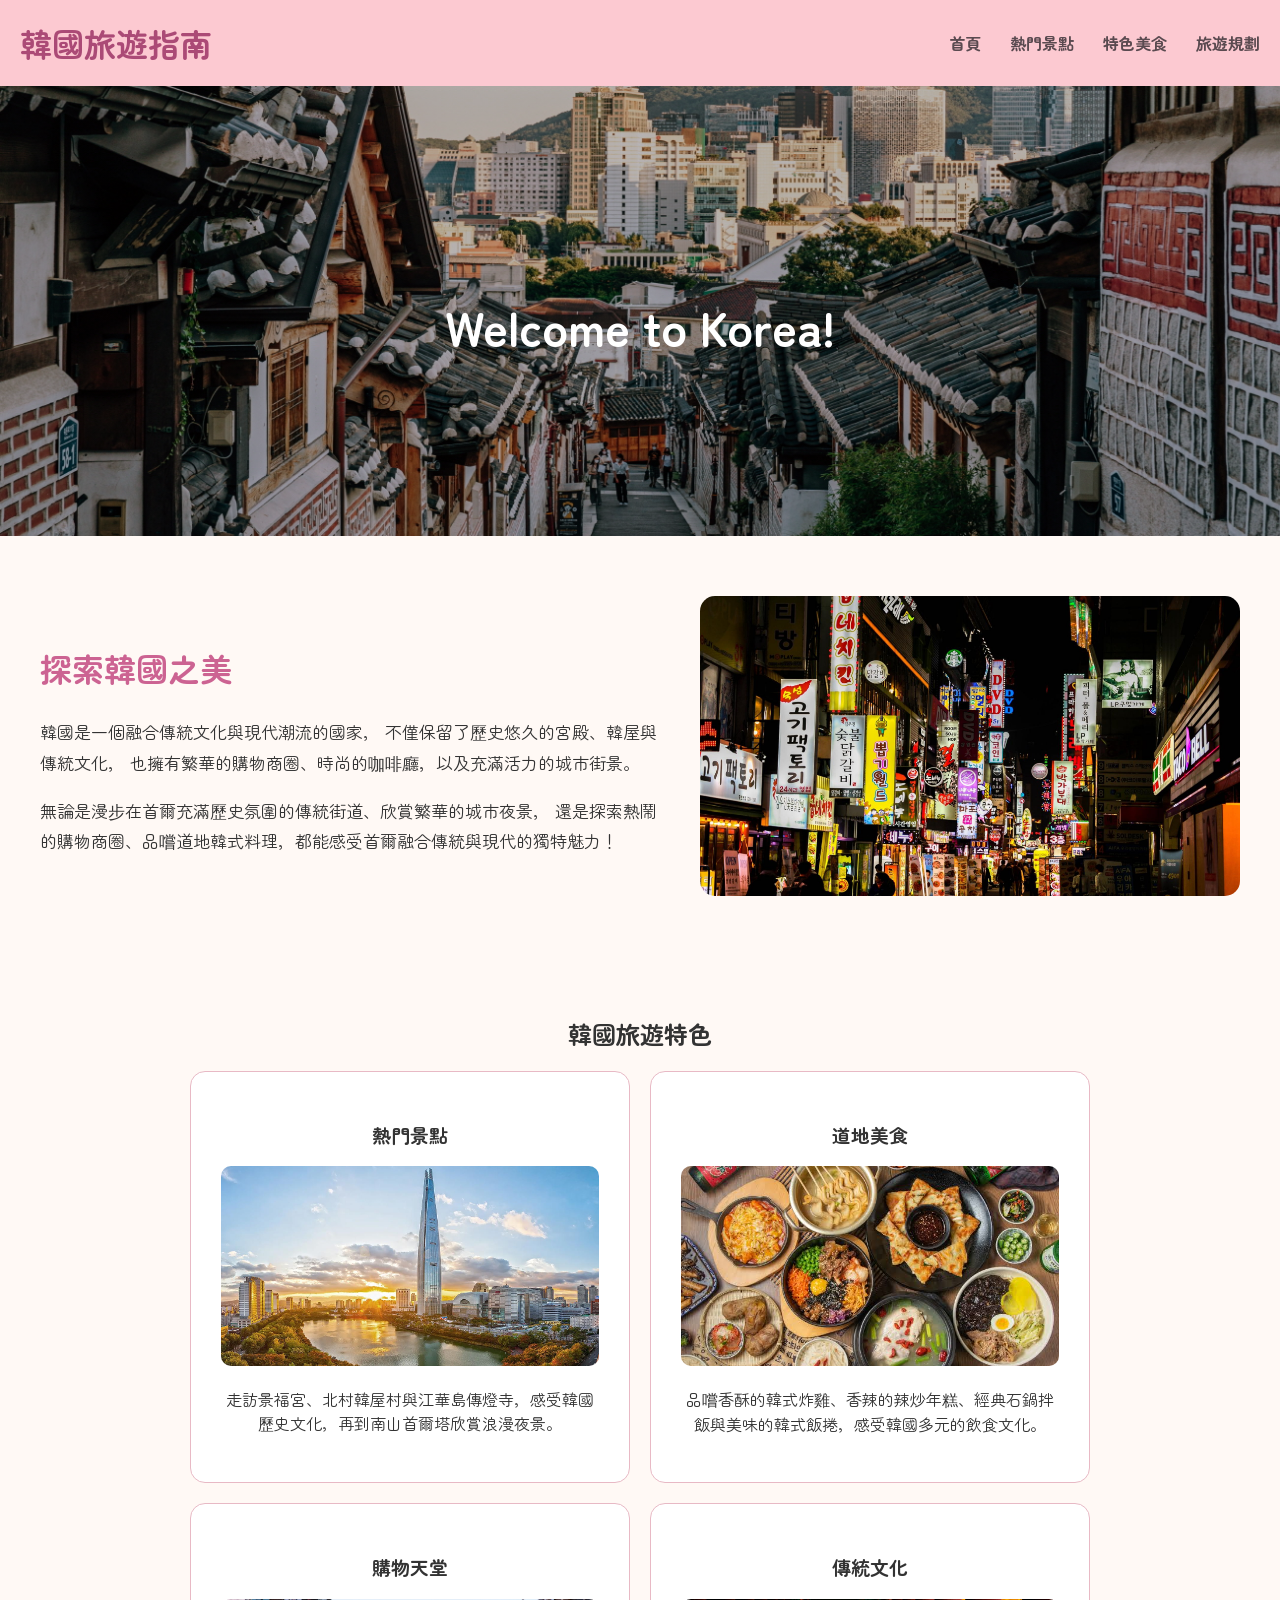
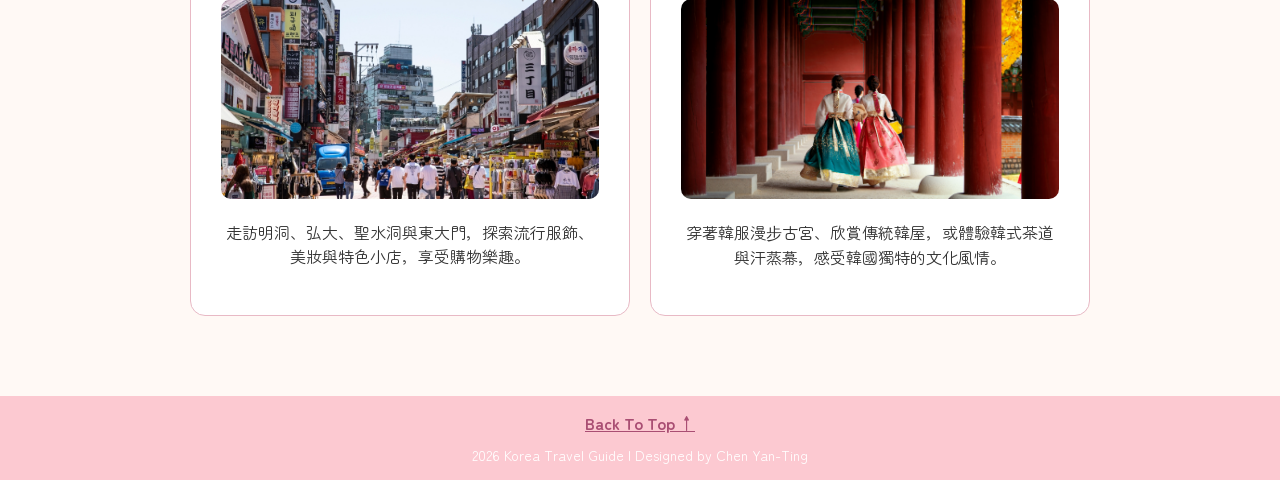
==== index.html @ 76dae990 "Add files via upload" ====
<!DOCTYPE html>
<html lang="zh-TW">

<head>
    <meta charset="UTF-8">
    <meta name="viewport" content="width=device-width, initial-scale=1.0"> <!--設定網頁比例-->
    <title>韓國旅遊指南</title>
    <link rel="stylesheet" href="css/style.css"> <!--連結CSS-->
</head>

<body id="top">
    <!--導覽列-->
    <header>
        <h1>韓國旅遊指南</h1>

        <nav>
            <a href="index.html">首頁</a>
            <a href="attractions.html">熱門景點</a>
            <a href="food.html">特色美食</a>
            <a href="planner.html">旅遊規劃</a>
        </nav>
    </header>

    <div class="banner">
        <h2>Welcome to Korea!</h2>
    </div>

    <main>
        <section class="hero">
            <div class="hero-text">
                <h2>探索韓國之美</h2>

                <p>
                    韓國是一個融合傳統文化與現代潮流的國家，
                    不僅保留了歷史悠久的宮殿、韓屋與傳統文化，
                    也擁有繁華的購物商圈、時尚的咖啡廳，以及充滿活力的城市街景。
                </p>

                <p>
                    無論是漫步在首爾充滿歷史氛圍的傳統街道、欣賞繁華的城市夜景，
                    還是探索熱鬧的購物商圈、品嚐道地韓式料理，都能感受首爾融合傳統與現代的獨特魅力！
                </p>
            </div>

            <img src="images/korea.jpg" alt="韓國街景">
        </section>

        <section class="features">
            <h2>韓國旅遊特色</h2>

            <div class="grid-container">

                <!-- 熱門景點 -->
                <div class="grid-item">
                    <a href="attractions.html">
                        <h3>熱門景點</h3>
                        <img src="images/attractions-home.jpg" alt="韓國熱門景點">
                        <p>走訪景福宮、北村韓屋村與江華島傳燈寺，感受韓國歷史文化，再到南山首爾塔欣賞浪漫夜景。</p>
                    </a>
                </div>

                <!-- 道地美食 -->
                <div class="grid-item">
                    <a href="food.html">
                        <h3>道地美食</h3>
                        <img src="images/food-home.jpg" alt="韓國特色美食">
                        <p>品嚐香酥的韓式炸雞、香辣的辣炒年糕、經典石鍋拌飯與美味的韓式飯捲，感受韓國多元的飲食文化。</p>
                    </a>
                </div>

                <!-- 購物天堂 -->
                <div class="grid-item">
                    <h3>購物天堂</h3>
                    <img src="images/shopping.jpg" alt="韓國購物商圈">
                    <p>走訪明洞、弘大、聖水洞與東大門，探索流行服飾、美妝與特色小店，享受購物樂趣。</p>
                </div>

                <!-- 傳統文化 -->
                <div class="grid-item">
                    <h3>傳統文化</h3>
                    <img src="images/culture.jpeg" alt="韓國傳統文化">
                    <p>穿著韓服漫步古宮、欣賞傳統韓屋，或體驗韓式茶道與汗蒸幕，感受韓國獨特的文化風情。</p>
                </div>
            </div>
        </section>
    </main>

    <footer>
        <a href="#top" class="back-to-top">Back To Top ↑</a>
        <p>2026 Korea Travel Guide | Designed by Chen Yan-Ting</p>
    </footer>

</body>

</html>
---- css/style.css ----
@import url('https://fonts.googleapis.com/css2?family=Zen+Maru+Gothic:wght@400;500;700&display=swap');

body {
    margin: 0; /*外側間距*/
    font-family: 'Zen Maru Gothic', sans-serif;
    background-color: #FFF9F5;
    color: #333333;
}

header {
    background-color: #fcc9d1;
    padding: 20px; /*內側間距*/
    display: flex;
    justify-content: space-between;
    align-items: center;
}

/*大標題*/
header h1 {
    margin: 0;
    color: #ab4a76;
}

/* 右側導覽列 */
nav a {
    color: #5A4A50;
    text-decoration: none; /*移除超連結底線*/
    margin-left: 25px;
    font-weight: bold;
    transition: 0.3s;
}

nav a:hover {
    color: #A94E73;
    text-decoration: underline;
}

/* 首頁滿版照片 */
.banner {
    background-image: linear-gradient( /*在照片上加半透明深色遮罩*/
        rgba(0, 0, 0, 0.25),
        rgba(0, 0, 0, 0.25)
    ), url("../images/banner.jpg");

    background-size: cover; /*照片填滿整個區塊*/
    background-position: center;

    height: 450px;

    display: flex;
    flex-direction: column;
    justify-content: center; /*文字垂直置中*/
    align-items: center; /*文字水平置中*/

    color: white;
    text-align: center;
}

/* 照片中央標題 */
.banner h2 {
    font-size: 48px;
    margin-bottom: 10px;
}

/* 首頁韓國介紹 */
.hero {
    background-color: #FFF9F5;
    padding: 60px 40px;
    display: flex; /*文字與照片左右排列*/
    align-items: center; /*文字與照片垂直置中*/
    gap: 40px;
}

/* 左側介紹文字 */
.hero-text {
    flex: 1;
}

.hero-text p {
    line-height: 1.8;
    font-size: 17px;
}

/* 右側韓國照片 */
.hero img {
    width: 45%;
    height: 300px;
    object-fit: cover;
    border-radius: 15px;
}

.hero h2 {
    font-size: 32px;
    color: #cc6392;
}

/* 旅遊特色 */
.features {
    padding: 40px 20px;
    text-align: center;
}

/* 四宮格 */
.grid-container {
    display: grid; /*排版*/
    grid-template-columns: repeat(2, 1fr); /*建立兩欄,每欄平均分配寬度*/
    gap: 20px;
    max-width: 900px;
    margin: 0 auto;
}

/* 每一格 */
.grid-item {
    background-color: #FFFFFF;
    padding: 30px;
    border-radius: 15px; /*圓角*/
    border: 1.5px solid #E8B9C5; /*粉色邊框*/
}

/* 首頁特色區塊照片 */
.grid-item img {
    width: 100%;
    height: 200px;
    object-fit: cover;
    border-radius: 10px;
}

/* 滑鼠移到格子時 */
.grid-item:hover {
    background-color: #FFF0F3;
}

/* 四宮格內的連結 */
.grid-item a {
    color: #333333;
    text-decoration: none;
    display: block;
}

/* 滑鼠移到連結卡片時 */
.grid-item:has(a) {
    transition: 0.3s;
}

.grid-item:has(a):hover {
    transform: translateY(-5px);
}

/* 頁尾 */
footer {
    background-color: #fcc9d1;
    color: white;
    text-align: center;
    padding: 15px;
    margin-top: 40px;
}

footer p {
    margin: 0;
    font-size: 14px;
}

/* 回到最上方 */
.back-to-top {
    display: inline-block; /*不會自動換行，也可以設定寬高*/
    color: #A94E73;
    font-weight: bold;
    margin-bottom: 10px;
    transition: 0.3s;
}

/* 滑鼠移到文字時 */
.back-to-top:hover {
    color: #C76B8B;
    transform: translateY(-3px); /*文字稍微往上移*/
}

/* 平滑捲動 */
html {
    scroll-behavior: smooth;
}

/* 熱門景點頁面 */
.attractions {
    padding: 40px 20px;
    max-width: 900px; /*最大寬度*/
    margin: 0 auto;
}

.attractions h2 {
    text-align: center;
    color: #43353e;
}

.attractions > p { /*只影響第一層p的文字*/
    text-align: center;
}

/* 景點介紹卡片 */
.attractions-card {
    background-color: #FFFFFF;
    padding: 0;
    margin: 25px 0;
    border-radius: 15px;
    border: 2px solid #FFD1DC;
    overflow: hidden;
}

/* 景點圖片 */
.attractions-card img {
    width: 100%;
    height: 280px;
    object-fit: cover; /*圖片填滿指定區域,維持比例並適當裁切*/
    display: block;
    border-radius: 0;
}

/* 景點圖片容器 */
.attractions-image {
    position: relative; /*讓遮罩以圖片為基準定位*/
    overflow: hidden; /*超出範圍的內容不要顯示*/
}

/* 圖片上的粉色遮罩 */
.attractions-overlay {
    position: absolute; /*覆蓋在圖片上*/
    top: 0;
    left: 0;
    width: 100%;
    height: 100%;

    display: flex;
    justify-content: center; /*水平置中*/
    align-items: center; /*垂直置中*/

    background-color: rgba(90, 45, 65, 0.7); /*半透明玫瑰粉*/
    opacity: 0; /*平常隱藏*/
    transition: opacity 0.3s; /*淡入淡出效果*/
}

/* 遮罩上的地址文字 */
.attractions-overlay p {
    color: white;
    font-size: 20px;
    font-weight: bold;
    text-align: center;
    padding: 15px;
    margin: 0;
}

/* 滑鼠移到照片時顯示遮罩 */
.attractions-image:hover .attractions-overlay {
    opacity: 1;
}

/* 文字區域 */
.attractions-info {
    padding: 20px 30px; /*上下、左右*/
}

.attractions-info h3 {
    color: #C76B8B;
    margin: 0 0 15px;
}

.attractions-info p {
    color: #555555;
    line-height: 1.9;
    margin: 0 0 15px;
}

/* 景點官方網站按鈕 */
.official-link {
    display: inline-block; /*讓連結像按鈕*/
    background-color: #a483ea;
    color: white;
    padding: 10px;
    border-radius: 15px;
    text-decoration: none; /*移除超連結底線*/
    font-weight: bold;
    transition: 0.3s;
}

/* 滑鼠移到按鈕時 */
.official-link:hover {
    transform: translateY(-3px);
}

/* 韓國美食頁面 */
.food {
    padding: 40px 20px;
    max-width: 900px;
    margin: 0 auto;
}

.food h2 {
    text-align: center;
    color: #43353e;
}

.food > p {
    text-align: center;
}

/* 美食卡片 */
.food-card {
    background-color: #FFF0F3;
    padding: 20px;
    margin: 20px 0;
    border-radius: 15px;
    border: 2px solid #F4C4D0;
    display: flex; /*左右排列*/
    align-items: center; /*文字置中對齊(上下)*/
    transition: 0.3s;
}

.food-card h3 {
    color: #C76B8B;
}

.food-card:hover {
    transform: translateY(-3px);
}

/* 美食圖片 */
.food-card img {
    width: 250px;
    height: 180px;
    object-fit: cover;
    border-radius: 10px;
}

/* 第偶數張圖片放右邊 */
.food-card:nth-of-type(even) {
    flex-direction: row-reverse;
}

/* 美食介紹 */
.food-info {
    padding: 20px;
}

/* 偶數張美食卡片的文字靠左 */
.food-card:nth-of-type(even) .food-info {
    margin-right: auto;
    padding-left: 15px;
    text-align: left;
}

/* 旅遊規劃頁面 */
.planner {
    padding: 40px 20px;
    max-width: 900px;
    margin: 0 auto;
}

/* 頁面標題 */
.planner h2 {
    text-align: center;
    color: #43353e;
}

/* 頁面介紹 */
.planner > p {
    text-align: center;
}

/* 行程表標題 */
.planner h3 {
    color: #cf6b81;
}

/* 三個小標題下方的介紹文字 */
.planner h3 + p {
    text-align: left; /*文字靠左對齊*/
}

/* 行程表格 */
.planner table {
    width: 100%;
    border-collapse: separate; /*表格設定圓角*/
    border-spacing: 0; /*移除儲存格之間的空隙*/
    background-color: white;
    border: 1px solid #F1D7DE;
    border-radius: 15px;
    overflow: hidden;
}

/* DAY 1、DAY 2、DAY 3 */
.planner th {
    background-color: #F5CBD5;
    color: #96516B;
    padding: 15px;
    width: 90px;
    border-right: 1px solid #F1D7DE;
    border-bottom: 1px solid #F1D7DE;
    text-align: center;
}

/* 時間與行程 */
.planner td {
    background-color: white;
    padding: 15px;
    border-right: 1px solid #F1D7DE;
    border-bottom: 1px solid #F1D7DE;
    text-align: left;
}

/* 時間欄位 */
.planner td:first-of-type { /*每一列中的第一個<td>*/
    width: 80px;
    text-align: center;
}

/* 偶數列改成奶油白 */
.planner tr:nth-child(even) td {
    background-color: #FFF9F5;
}

/* 最右邊的儲存格不顯示右框線 */
.planner tr td:last-child {
    border-right: none;
}

/* 最後一列不顯示下框線 */
.planner tr:last-child td,
.planner tr:last-child th {
    border-bottom: none;
}

/* DAY 1、DAY 2 左側欄位下方加粗 */
.planner tr:first-child th,
.planner tr:nth-child(7) th {
    border-bottom: 1.5px solid #E8A8B8;
}

/* DAY 1、DAY 2 最後一列的時間與行程下方加粗 */
.planner tr:nth-child(6) td,
.planner tr:nth-child(11) td {
    border-bottom: 1.5px solid #E8A8B8;
}

/* 旅費計算 */
.budget {
    background-color: #FFF0F3;
    padding: 35px 40px;
    border: 1px solid #F4C4D0;
    border-radius: 18px;
    margin-top: 20px;
}

.budget label {
    display: block; /*獨立顯示一行*/
    margin-top: 18px;
    margin-bottom: 8px;
    color: #5A4A50;
    font-weight: bold;
}

.budget input {
    box-sizing: border-box; /*讓寬度包含內距和邊框*/
    width: 100%;
    padding: 13px 15px;
    border: 1px solid #F1D7DE;
    border-radius: 15px;
    background-color: white;
    font-size: 16px;
}

.budget button {
    background-color: #C76B8B;
    color: white;
    border: none; /*移除預設邊框*/
    padding: 10px 20px;
    border-radius: 10px;
    margin-top: 25px;
    cursor: pointer; /*滑鼠移入時顯示手形游標*/
    font-size: 16px;
    transition: 0.3s;
}

.budget button:hover {
    background-color: #A94E73;
}

#result {
    background-color: white;
    color: #96516B;
    font-weight: bold;
    font-size: 20px;
    padding: 12px 15px;
    border: 1px solid #F1D7DE;
    border-radius: 15px;
    margin-top: 20px;

}

/* 旅遊行李清單 */
.packing {
    background-color: #FFF0F3;
    padding: 35px 40px;
    border: 1px solid #F4C4D0;
    border-radius: 15px;
    margin-top: 20px;
}

.packing input {
    box-sizing: border-box; /*讓寬度包含內距和邊框*/
    padding: 13px 15px;
    width: 70%;
    border: 1px solid #F1D7DE;
    border-radius: 10px;
    background-color: white;
    font-size: 16px;
}

.packing button {
    background-color: #C76B8B;
    color: white;
    border: none;
    padding: 12px 20px;
    border-radius: 10px;
    cursor: pointer;
    font-size: 16px;
    transition: 0.3s;
}

.packing button:hover {
    background-color: #A94E73;
}

.packing ul { 
    list-style: none; /*移除預設項目符號*/
    padding-left: 0; /*移除左側預設間距*/
    margin-top: 20px;
}

/*清單中的單一項目*/
.packing li { 
    background-color: white;
    padding: 12px 15px;
    margin-top: 10px;
    border: 1px solid #F1D7DE;
    border-radius: 10px;
    display: flex;
    align-items: center;
    gap: 10px;
}

/* 勾選框 */
.packing li input {
    width: auto;
    accent-color: #C76B8B; /*設定勾選框顏色*/
    cursor: pointer; /*滑鼠移入時顯示手形游標*/
}

/* 物品名稱 */
.packing li span {
    flex: 1;
    color: #5A4A50;
}

/* 刪除按鈕 */
.packing li button {
    background-color: #E8A8B8;
    padding: 8px 12px;
    font-size: 14px;
}

/* 滑鼠移到刪除按鈕時 */
.packing li button:hover {
    background-color: #C76B8B;
}
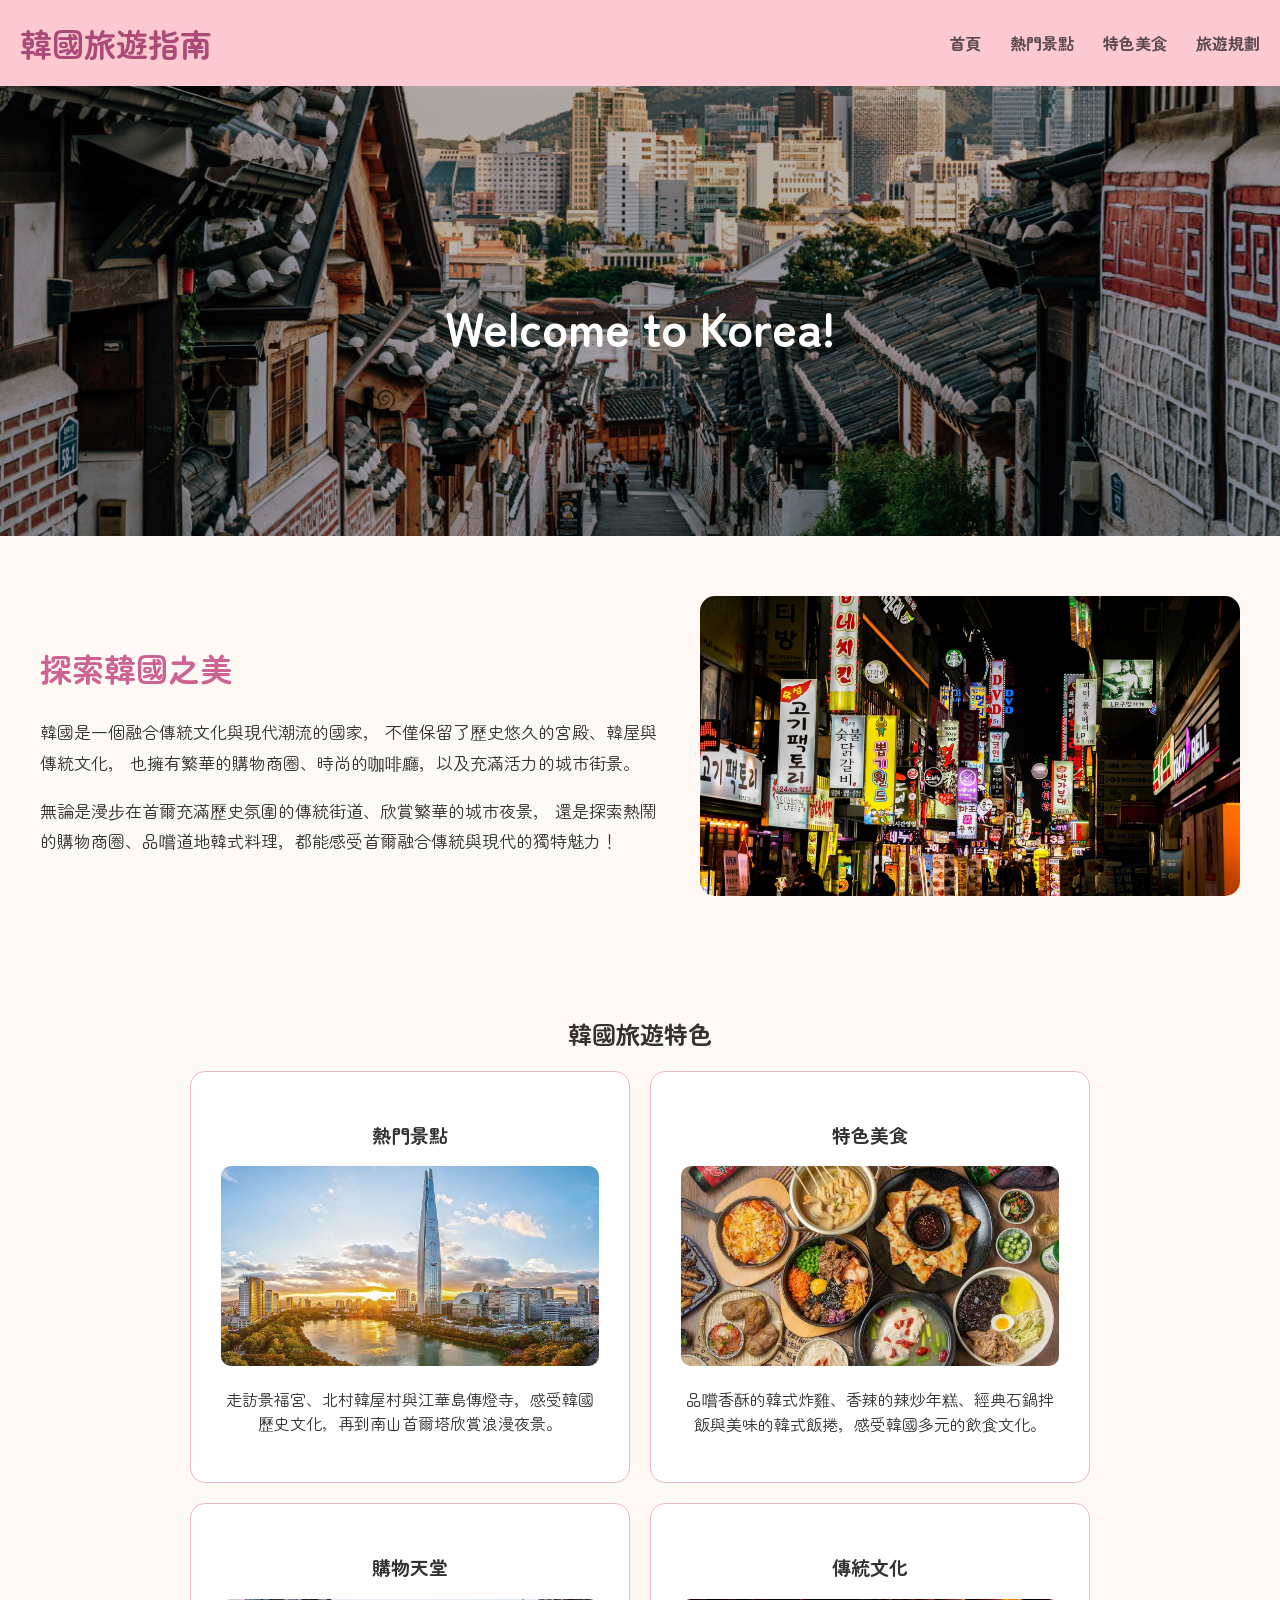
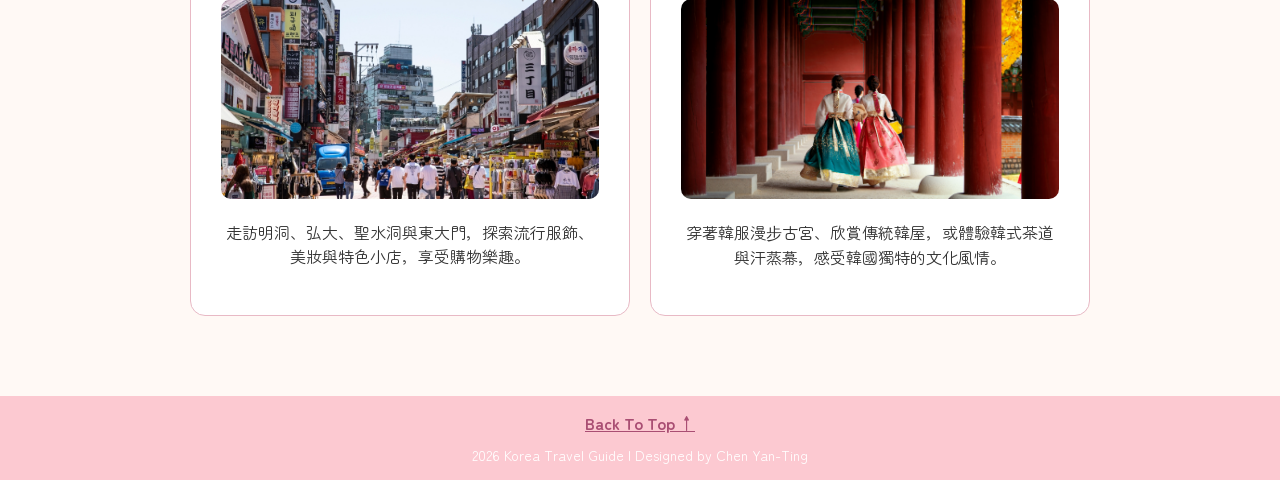
==== commit 586ac72a: "Fix HTML encoding issues in index.html" ====
--- a/index.html
+++ b/index.html
@@ -59,10 +59,10 @@
                     </a>
                 </div>
 
-                <!-- 道地美食 -->
+                <!-- 特色美食 -->
                 <div class="grid-item">
                     <a href="food.html">
-                        <h3>道地美食</h3>
+                        <h3>特色美食</h3>
                         <img src="images/food-home.jpg" alt="韓國特色美食">
                         <p>品嚐香酥的韓式炸雞、香辣的辣炒年糕、經典石鍋拌飯與美味的韓式飯捲，感受韓國多元的飲食文化。</p>
                     </a>
@@ -92,4 +92,4 @@
 
 </body>
 
-</html>+</html>
